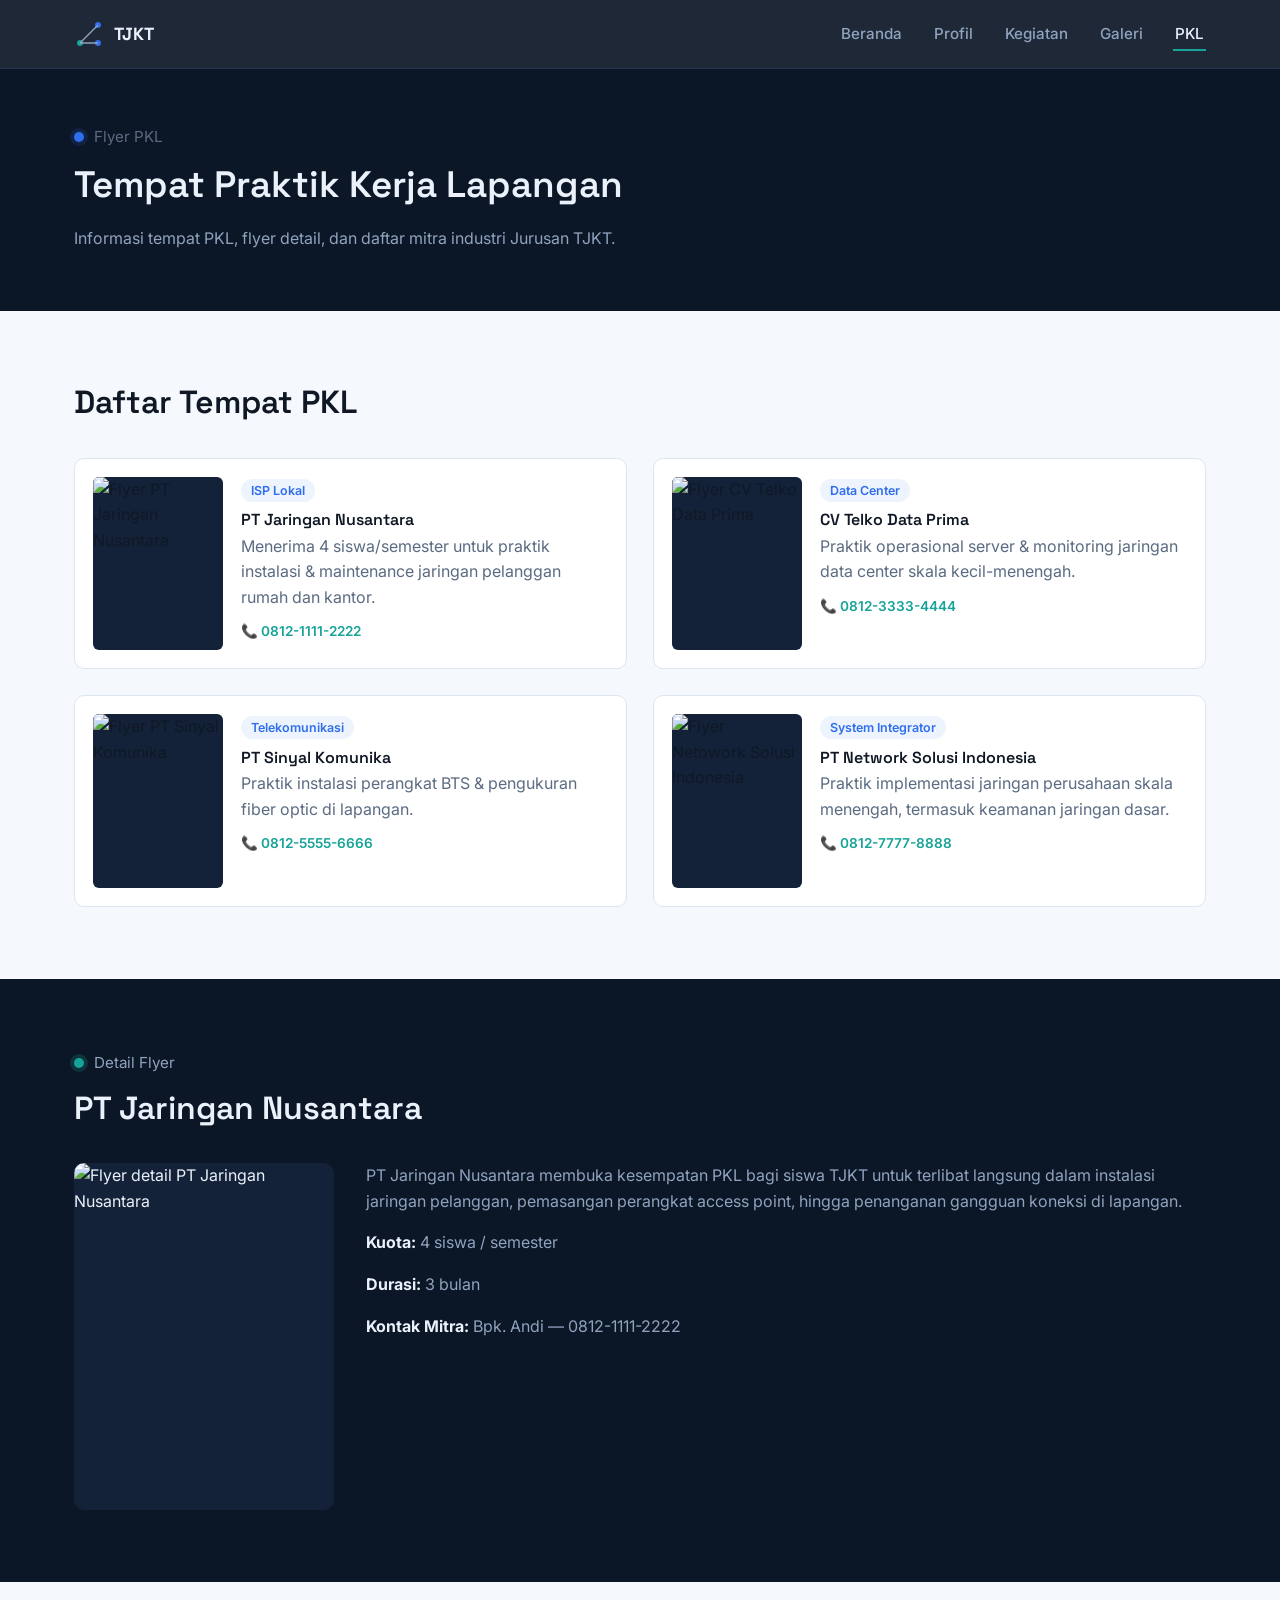
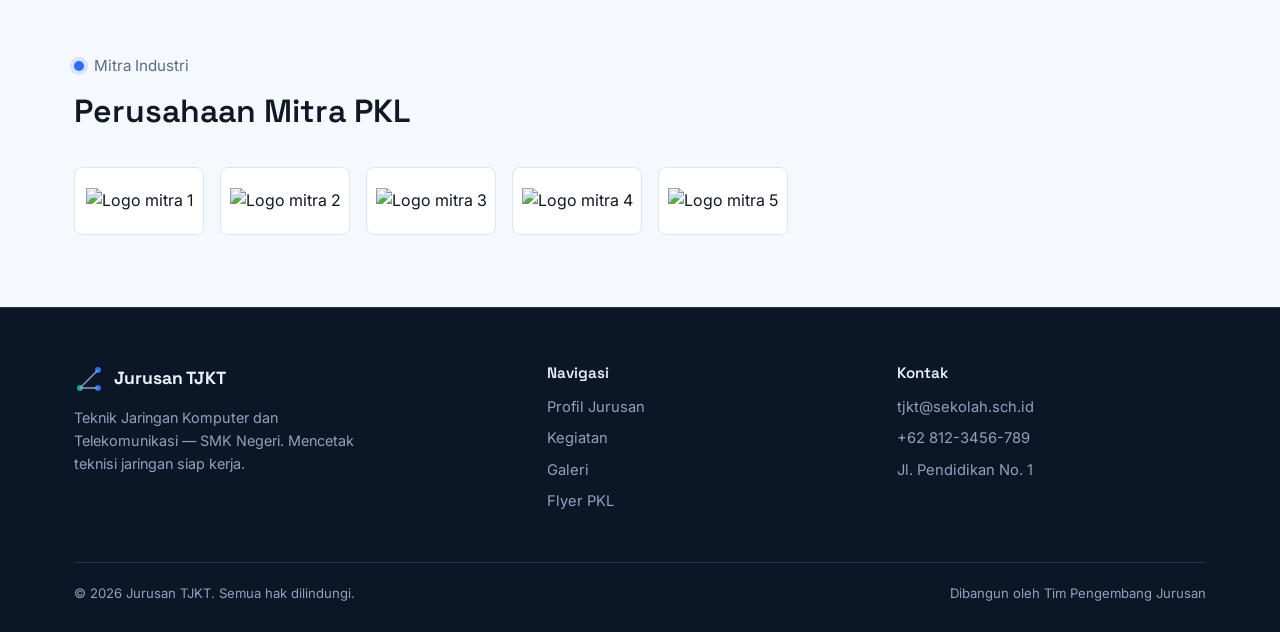
==== pages/flyer-pkl.html @ 491f2240 "first commit" ====
<!DOCTYPE html>
<html lang="id">
<head>
<meta charset="UTF-8">
<meta name="viewport" content="width=device-width, initial-scale=1.0">
<title>Flyer PKL — TJKT</title>
<meta name="description" content="Daftar tempat PKL, detail flyer, dan mitra industri Jurusan TJKT.">
<link rel="stylesheet" href="../assets/css/style.css">
</head>
<body>

<nav class="navbar">
    <div class="container">
        <a href="../index.html" class="brand">
            <svg class="brand-mark" viewBox="0 0 30 30" fill="none" xmlns="http://www.w3.org/2000/svg">
                <circle cx="6" cy="24" r="3" fill="#17A398"/>
                <circle cx="24" cy="6" r="3" fill="#2F6FED"/>
                <circle cx="24" cy="24" r="3" fill="#2F6FED"/>
                <path d="M6 24L24 6M6 24L24 24" stroke="#8FA3BF" stroke-width="1.4"/>
            </svg>
            TJKT
        </a>
        <ul class="nav-links">
            <li><a href="../index.html">Beranda</a></li>
            <li><a href="profil.html">Profil</a></li>
            <li><a href="kegiatan.html">Kegiatan</a></li>
            <li><a href="galeri.html">Galeri</a></li>
            <li><a href="flyer-pkl.html">PKL</a></li>
        </ul>
        <button class="nav-toggle" aria-label="Buka menu">
            <span></span><span></span><span></span>
        </button>
    </div>
</nav>

<header class="page-header">
    <div class="container">
        <div class="node-mark"><span>Flyer PKL</span></div>
        <h1>Tempat Praktik Kerja Lapangan</h1>
        <p>Informasi tempat PKL, flyer detail, dan daftar mitra industri Jurusan TJKT.</p>
    </div>
</header>

<section>
    <div class="container">
        <div class="section-head">
            <h2>Daftar Tempat PKL</h2>
        </div>
        <div class="flyer-grid">
            <div class="flyer-card">
                <div class="thumb"><img src="https://placehold.co/260x340/132238/EAF1FB?text=Flyer+1" alt="Flyer PT Jaringan Nusantara"></div>
                <div>
                    <span class="card-tag">ISP Lokal</span>
                    <h3 style="margin-top:8px;">PT Jaringan Nusantara</h3>
                    <p class="desc" style="color:var(--text-muted); margin-bottom:8px;">Menerima 4 siswa/semester untuk praktik instalasi &amp; maintenance jaringan pelanggan rumah dan kantor.</p>
                    <span class="contact">📞 0812-1111-2222</span>
                </div>
            </div>
            <div class="flyer-card">
                <div class="thumb"><img src="https://placehold.co/260x340/132238/EAF1FB?text=Flyer+2" alt="Flyer CV Telko Data Prima"></div>
                <div>
                    <span class="card-tag">Data Center</span>
                    <h3 style="margin-top:8px;">CV Telko Data Prima</h3>
                    <p class="desc" style="color:var(--text-muted); margin-bottom:8px;">Praktik operasional server &amp; monitoring jaringan data center skala kecil-menengah.</p>
                    <span class="contact">📞 0812-3333-4444</span>
                </div>
            </div>
            <div class="flyer-card">
                <div class="thumb"><img src="https://placehold.co/260x340/132238/EAF1FB?text=Flyer+3" alt="Flyer PT Sinyal Komunika"></div>
                <div>
                    <span class="card-tag">Telekomunikasi</span>
                    <h3 style="margin-top:8px;">PT Sinyal Komunika</h3>
                    <p class="desc" style="color:var(--text-muted); margin-bottom:8px;">Praktik instalasi perangkat BTS &amp; pengukuran fiber optic di lapangan.</p>
                    <span class="contact">📞 0812-5555-6666</span>
                </div>
            </div>
            <div class="flyer-card">
                <div class="thumb"><img src="https://placehold.co/260x340/132238/EAF1FB?text=Flyer+4" alt="Flyer Netowork Solusi Indonesia"></div>
                <div>
                    <span class="card-tag">System Integrator</span>
                    <h3 style="margin-top:8px;">PT Network Solusi Indonesia</h3>
                    <p class="desc" style="color:var(--text-muted); margin-bottom:8px;">Praktik implementasi jaringan perusahaan skala menengah, termasuk keamanan jaringan dasar.</p>
                    <span class="contact">📞 0812-7777-8888</span>
                </div>
            </div>
        </div>
    </div>
</section>

<section class="section-dark">
    <div class="container">
        <div class="node-mark"><span>Detail Flyer</span></div>
        <div class="section-head">
            <h2>PT Jaringan Nusantara</h2>
        </div>
        <div style="display:grid; grid-template-columns:260px 1fr; gap:32px; align-items:start;">
            <div class="card-img" style="border-radius:var(--radius); aspect-ratio:3/4;">
                <img src="https://placehold.co/520x680/132238/EAF1FB?text=Flyer+PKL" alt="Flyer detail PT Jaringan Nusantara">
            </div>
            <div style="color:var(--text-light-muted);">
                <p>PT Jaringan Nusantara membuka kesempatan PKL bagi siswa TJKT untuk terlibat langsung dalam instalasi jaringan pelanggan, pemasangan perangkat access point, hingga penanganan gangguan koneksi di lapangan.</p>
                <p><strong style="color:var(--text-light);">Kuota:</strong> 4 siswa / semester</p>
                <p><strong style="color:var(--text-light);">Durasi:</strong> 3 bulan</p>
                <p><strong style="color:var(--text-light);">Kontak Mitra:</strong> Bpk. Andi — 0812-1111-2222</p>
            </div>
        </div>
    </div>
</section>

<section>
    <div class="container">
        <div class="node-mark"><span>Mitra Industri</span></div>
        <div class="section-head">
            <h2>Perusahaan Mitra PKL</h2>
        </div>
        <div class="mitra-strip">
            <div class="mitra-logo"><img src="https://placehold.co/120x50/F5F8FC/5B6B82?text=Mitra+1" alt="Logo mitra 1"></div>
            <div class="mitra-logo"><img src="https://placehold.co/120x50/F5F8FC/5B6B82?text=Mitra+2" alt="Logo mitra 2"></div>
            <div class="mitra-logo"><img src="https://placehold.co/120x50/F5F8FC/5B6B82?text=Mitra+3" alt="Logo mitra 3"></div>
            <div class="mitra-logo"><img src="https://placehold.co/120x50/F5F8FC/5B6B82?text=Mitra+4" alt="Logo mitra 4"></div>
            <div class="mitra-logo"><img src="https://placehold.co/120x50/F5F8FC/5B6B82?text=Mitra+5" alt="Logo mitra 5"></div>
        </div>
    </div>
</section>

<footer>
    <div class="container">
        <div class="footer-grid">
            <div>
                <div class="brand" style="margin-bottom:12px;">
                    <svg class="brand-mark" viewBox="0 0 30 30" fill="none" xmlns="http://www.w3.org/2000/svg">
                        <circle cx="6" cy="24" r="3" fill="#17A398"/>
                        <circle cx="24" cy="6" r="3" fill="#2F6FED"/>
                        <circle cx="24" cy="24" r="3" fill="#2F6FED"/>
                        <path d="M6 24L24 6M6 24L24 24" stroke="#8FA3BF" stroke-width="1.4"/>
                    </svg>
                    Jurusan TJKT
                </div>
                <p style="max-width:34ch; font-size:.9rem;">Teknik Jaringan Komputer dan Telekomunikasi — SMK Negeri. Mencetak teknisi jaringan siap kerja.</p>
            </div>
            <div>
                <h4>Navigasi</h4>
                <ul>
                    <li><a href="profil.html">Profil Jurusan</a></li>
                    <li><a href="kegiatan.html">Kegiatan</a></li>
                    <li><a href="galeri.html">Galeri</a></li>
                    <li><a href="flyer-pkl.html">Flyer PKL</a></li>
                </ul>
            </div>
            <div>
                <h4>Kontak</h4>
                <ul>
                    <li>tjkt@sekolah.sch.id</li>
                    <li>+62 812-3456-789</li>
                    <li>Jl. Pendidikan No. 1</li>
                </ul>
            </div>
        </div>
        <div class="footer-bottom">
            <span>© 2026 Jurusan TJKT. Semua hak dilindungi.</span>
            <span>Dibangun oleh Tim Pengembang Jurusan</span>
        </div>
    </div>
</footer>

<script src="../assets/js/main.js"></script>
</body>
</html>
---- assets/css/style.css ----
/* =====================================================================
   TJKT — style.css
   Tema: "Jalur Sinyal" — divisualisasikan sebagai titik (node) & garis
   penghubung, merepresentasikan jaringan komputer & telekomunikasi.
   ===================================================================== */

@import url('https://fonts.googleapis.com/css2?family=Space+Grotesk:wght@500;600;700&family=Inter:wght@400;500;600&display=swap');

:root {
    /* warna dasar */
    --bg-light: #F5F8FC;
    --bg-dark: #0B1626;
    --surface: #FFFFFF;
    --surface-dark: #132238;
    --border: #DCE6F0;
    --border-dark: #22344E;

    /* aksen */
    --primary: #2F6FED;
    --primary-dark: #1E4FBF;
    --secondary: #17A398;
    --warm: #F2994A;

    /* teks */
    --text: #101826;
    --text-muted: #5B6B82;
    --text-light: #EAF1FB;
    --text-light-muted: #90A3BE;

    /* tipografi */
    --font-head: 'Space Grotesk', sans-serif;
    --font-body: 'Inter', sans-serif;

    /* tata letak */
    --maxw: 1180px;
    --radius: 10px;
}

* { box-sizing: border-box; }

html { scroll-behavior: smooth; }

body {
    margin: 0;
    font-family: var(--font-body);
    color: var(--text);
    background: var(--bg-light);
    line-height: 1.6;
}

h1, h2, h3, h4 {
    font-family: var(--font-head);
    line-height: 1.2;
    margin: 0 0 .5em;
    font-weight: 600;
}

p { margin: 0 0 1em; }
a { color: inherit; text-decoration: none; }
img { max-width: 100%; display: block; }
ul { margin: 0; padding: 0; list-style: none; }

.container {
    max-width: var(--maxw);
    margin: 0 auto;
    padding: 0 24px;
}

/* -------------------- node divider (heading marker) -------------------- */
/* Setiap section besar dibuka dengan simpul + garis pendek, meniru simbol
   topologi jaringan — dipakai sebagai penanda struktur, bukan hiasan. */
.node-mark {
    display: flex;
    align-items: center;
    gap: 10px;
    margin-bottom: 14px;
}
.node-mark::before {
    content: '';
    width: 10px; height: 10px;
    border-radius: 50%;
    background: var(--primary);
    box-shadow: 0 0 0 4px rgba(47,111,237,.15);
    flex-shrink: 0;
}
.node-mark span {
    color: var(--text-muted);
    font-size: .95rem;
}
.section-dark .node-mark span { color: var(--text-light-muted); }
.section-dark .node-mark::before { background: var(--secondary); box-shadow: 0 0 0 4px rgba(23,163,152,.2); }

/* -------------------- navbar -------------------- */
.navbar {
    position: sticky;
    top: 0;
    z-index: 100;
    background: rgba(11, 22, 38, .92);
    backdrop-filter: blur(8px);
    border-bottom: 1px solid var(--border-dark);
}
.navbar .container {
    display: flex;
    align-items: center;
    justify-content: space-between;
    height: 68px;
}
.brand {
    display: flex;
    align-items: center;
    gap: 10px;
    font-family: var(--font-head);
    font-weight: 700;
    color: var(--text-light);
    font-size: 1.1rem;
}
.brand-mark {
    width: 30px; height: 30px;
    flex-shrink: 0;
}
.nav-links {
    display: flex;
    gap: 28px;
}
.nav-links a {
    color: var(--text-light-muted);
    font-size: .95rem;
    font-weight: 500;
    padding: 6px 2px;
    border-bottom: 2px solid transparent;
    transition: color .15s ease, border-color .15s ease;
}
.nav-links a:hover,
.nav-links a.active {
    color: var(--text-light);
    border-color: var(--secondary);
}
.nav-toggle {
    display: none;
    background: none;
    border: none;
    cursor: pointer;
    padding: 8px;
}
.nav-toggle span {
    display: block;
    width: 22px;
    height: 2px;
    background: var(--text-light);
    margin: 5px 0;
    transition: transform .2s ease, opacity .2s ease;
}
.nav-toggle.open span:nth-child(1) { transform: translateY(7px) rotate(45deg); }
.nav-toggle.open span:nth-child(2) { opacity: 0; }
.nav-toggle.open span:nth-child(3) { transform: translateY(-7px) rotate(-45deg); }

@media (max-width: 860px) {
    .nav-links {
        position: absolute;
        top: 68px; left: 0; right: 0;
        background: var(--bg-dark);
        flex-direction: column;
        gap: 0;
        max-height: 0;
        overflow: hidden;
        transition: max-height .25s ease;
        border-bottom: 1px solid var(--border-dark);
    }
    .nav-links.open { max-height: 320px; }
    .nav-links a { padding: 14px 24px; width: 100%; border-bottom: 1px solid var(--border-dark); border-left: 2px solid transparent; }
    .nav-links a.active, .nav-links a:hover { border-left-color: var(--secondary); border-bottom-color: var(--border-dark); }
    .nav-toggle { display: block; }
}

/* -------------------- buttons -------------------- */
.btn {
    display: inline-flex;
    align-items: center;
    gap: 8px;
    padding: 12px 22px;
    border-radius: 8px;
    font-weight: 600;
    font-size: .95rem;
    cursor: pointer;
    border: 1px solid transparent;
}
.btn-primary { background: var(--primary); color: #fff; }
.btn-primary:hover { background: var(--primary-dark); }
.btn-outline { border-color: var(--text-light-muted); color: var(--text-light); }
.btn-outline:hover { border-color: var(--text-light); }
.btn-ghost { color: var(--primary); }
.btn-ghost:hover { color: var(--primary-dark); }

/* -------------------- hero -------------------- */
.hero {
    background: var(--bg-dark);
    color: var(--text-light);
    padding: 80px 0 96px;
    overflow: hidden;
    position: relative;
}
.hero .container {
    display: grid;
    grid-template-columns: 1.1fr .9fr;
    gap: 48px;
    align-items: center;
}
.hero-eyebrow { color: var(--secondary); font-weight: 600; font-size: .95rem; margin-bottom: 14px; }
.hero h1 {
    font-size: clamp(2rem, 4vw, 2.9rem);
    max-width: 16ch;
}
.hero p.lead {
    color: var(--text-light-muted);
    max-width: 46ch;
    font-size: 1.05rem;
}
.hero-actions { display: flex; gap: 14px; margin-top: 28px; flex-wrap: wrap; }
.hero-art { width: 100%; height: auto; }

@media (max-width: 860px) {
    .hero .container { grid-template-columns: 1fr; }
    .hero-art { max-width: 340px; margin: 0 auto; }
}

/* -------------------- page header (halaman dalam) -------------------- */
.page-header {
    background: var(--bg-dark);
    color: var(--text-light);
    padding: 56px 0 44px;
}
.page-header h1 { font-size: clamp(1.7rem, 3vw, 2.3rem); max-width: 24ch; }
.page-header p { color: var(--text-light-muted); max-width: 56ch; }

/* -------------------- sections -------------------- */
section { padding: 72px 0; }
.section-dark { background: var(--bg-dark); color: var(--text-light); }
.section-head { display: flex; align-items: flex-end; justify-content: space-between; gap: 24px; margin-bottom: 36px; flex-wrap: wrap; }
.section-head h2 { font-size: clamp(1.5rem, 2.6vw, 2rem); margin: 0; }
.section-head p { color: var(--text-muted); margin: 6px 0 0; max-width: 52ch; }
.section-dark .section-head p { color: var(--text-light-muted); }

/* -------------------- cards -------------------- */
.grid {
    display: grid;
    gap: 26px;
    grid-template-columns: repeat(3, 1fr);
}
@media (max-width: 960px) { .grid { grid-template-columns: repeat(2, 1fr); } }
@media (max-width: 640px) { .grid { grid-template-columns: 1fr; } }

.card {
    background: var(--surface);
    border: 1px solid var(--border);
    border-radius: var(--radius);
    overflow: hidden;
    display: flex;
    flex-direction: column;
}
.card-img { aspect-ratio: 4/3; background: var(--surface-dark); overflow: hidden; }
.card-img img { width: 100%; height: 100%; object-fit: cover; }
.card-body { padding: 20px; display: flex; flex-direction: column; gap: 8px; flex: 1; }
.card-tag {
    align-self: flex-start;
    font-size: .78rem;
    font-weight: 600;
    color: var(--primary);
    background: rgba(47,111,237,.08);
    padding: 4px 10px;
    border-radius: 20px;
}
.card-body h3 { font-size: 1.08rem; margin: 0; }
.card-body .meta { color: var(--text-muted); font-size: .85rem; }
.card-body p.desc { color: var(--text-muted); font-size: .92rem; margin: 0; }
.card-link { margin-top: auto; color: var(--primary); font-weight: 600; font-size: .9rem; }

/* aksen kiri untuk kartu "keunggulan" (bukan foto) */
.card-accent {
    border-left: 3px solid var(--secondary);
    border-radius: 4px;
    padding: 22px 22px 22px 20px;
}
.card-accent h3 { margin-bottom: 8px; }
.card-accent p { color: var(--text-muted); font-size: .93rem; margin: 0; }

/* -------------------- footer -------------------- */
footer {
    background: var(--bg-dark);
    color: var(--text-light-muted);
    padding: 56px 0 28px;
    border-top: 1px solid var(--border-dark);
}
.footer-grid {
    display: grid;
    grid-template-columns: 1.4fr 1fr 1fr;
    gap: 40px;
}
@media (max-width: 700px) { .footer-grid { grid-template-columns: 1fr; } }
.footer-grid h4 { color: var(--text-light); font-size: .95rem; margin-bottom: 14px; }
.footer-grid ul li { margin-bottom: 8px; font-size: .92rem; }
.footer-grid ul li a:hover { color: var(--text-light); }
.footer-bottom {
    margin-top: 40px;
    padding-top: 20px;
    border-top: 1px solid var(--border-dark);
    font-size: .82rem;
    display: flex;
    justify-content: space-between;
    flex-wrap: wrap;
    gap: 8px;
}

/* -------------------- profil page -------------------- */
.vismis-grid {
    display: grid;
    grid-template-columns: 1fr 1fr;
    gap: 26px;
}
@media (max-width: 700px) { .vismis-grid { grid-template-columns: 1fr; } }
.vismis-card {
    background: var(--surface);
    border: 1px solid var(--border);
    border-radius: var(--radius);
    padding: 28px;
}
.vismis-card h3 { color: var(--primary); }

/* -------------------- kegiatan detail -------------------- */
.detail-hero-img { border-radius: var(--radius); overflow: hidden; margin-bottom: 28px; aspect-ratio: 16/7; }
.detail-hero-img img { width: 100%; height: 100%; object-fit: cover; }
.detail-body { max-width: 74ch; }
.detail-body p { color: var(--text-muted); }
.detail-meta { display: flex; gap: 18px; color: var(--text-muted); font-size: .9rem; margin-bottom: 18px; flex-wrap: wrap; }

/* -------------------- galeri tabs -------------------- */
.tabs { display: flex; gap: 10px; margin-bottom: 30px; flex-wrap: wrap; }
.tab-btn {
    padding: 10px 18px;
    border-radius: 20px;
    border: 1px solid var(--border);
    background: var(--surface);
    color: var(--text-muted);
    font-weight: 600;
    font-size: .9rem;
    cursor: pointer;
}
.tab-btn.active { background: var(--primary); border-color: var(--primary); color: #fff; }
.gallery-grid { display: grid; grid-template-columns: repeat(3, 1fr); gap: 18px; }
@media (max-width: 860px) { .gallery-grid { grid-template-columns: repeat(2, 1fr); } }
@media (max-width: 560px) { .gallery-grid { grid-template-columns: 1fr; } }
.gallery-item { border-radius: var(--radius); overflow: hidden; aspect-ratio: 4/3; background: var(--surface-dark); position: relative; cursor: pointer; }
.gallery-item img { width: 100%; height: 100%; object-fit: cover; }
.gallery-item .caption {
    position: absolute; left: 0; right: 0; bottom: 0;
    padding: 10px 12px;
    font-size: .82rem;
    color: #fff;
    background: linear-gradient(to top, rgba(0,0,0,.7), transparent);
}
.gallery-item.is-hidden { display: none; }
.video-embed { position: relative; aspect-ratio: 16/9; border-radius: var(--radius); overflow: hidden; }
.video-embed iframe { width: 100%; height: 100%; border: 0; }

/* lightbox modal (dipakai galeri.html) */
.lightbox {
    position: fixed; inset: 0;
    background: rgba(11,22,38,.92);
    display: none;
    align-items: center;
    justify-content: center;
    z-index: 200;
    padding: 24px;
}
.lightbox.open { display: flex; }
.lightbox img { max-width: 90vw; max-height: 82vh; border-radius: 8px; }
.lightbox-close {
    position: absolute; top: 24px; right: 28px;
    color: #fff; font-size: 2rem; cursor: pointer; line-height: 1;
    background: none; border: none;
}

/* -------------------- flyer PKL -------------------- */
.flyer-grid { display: grid; grid-template-columns: repeat(2, 1fr); gap: 26px; }
@media (max-width: 700px) { .flyer-grid { grid-template-columns: 1fr; } }
.flyer-card { display: grid; grid-template-columns: 130px 1fr; gap: 18px; background: var(--surface); border: 1px solid var(--border); border-radius: var(--radius); padding: 18px; }
.flyer-card .thumb { border-radius: 6px; overflow: hidden; aspect-ratio: 3/4; background: var(--surface-dark); }
.flyer-card .thumb img { width: 100%; height: 100%; object-fit: cover; }
.flyer-card h3 { font-size: 1rem; margin-bottom: 4px; }
.flyer-card .contact { font-size: .85rem; color: var(--secondary); font-weight: 600; }

.mitra-strip { display: flex; flex-wrap: wrap; gap: 16px; align-items: center; }
.mitra-logo {
    width: 130px; height: 68px;
    background: var(--surface);
    border: 1px solid var(--border);
    border-radius: 8px;
    display: flex; align-items: center; justify-content: center;
}

/* utilitas */
.text-center { text-align: center; }
.mt-0 { margin-top: 0; }
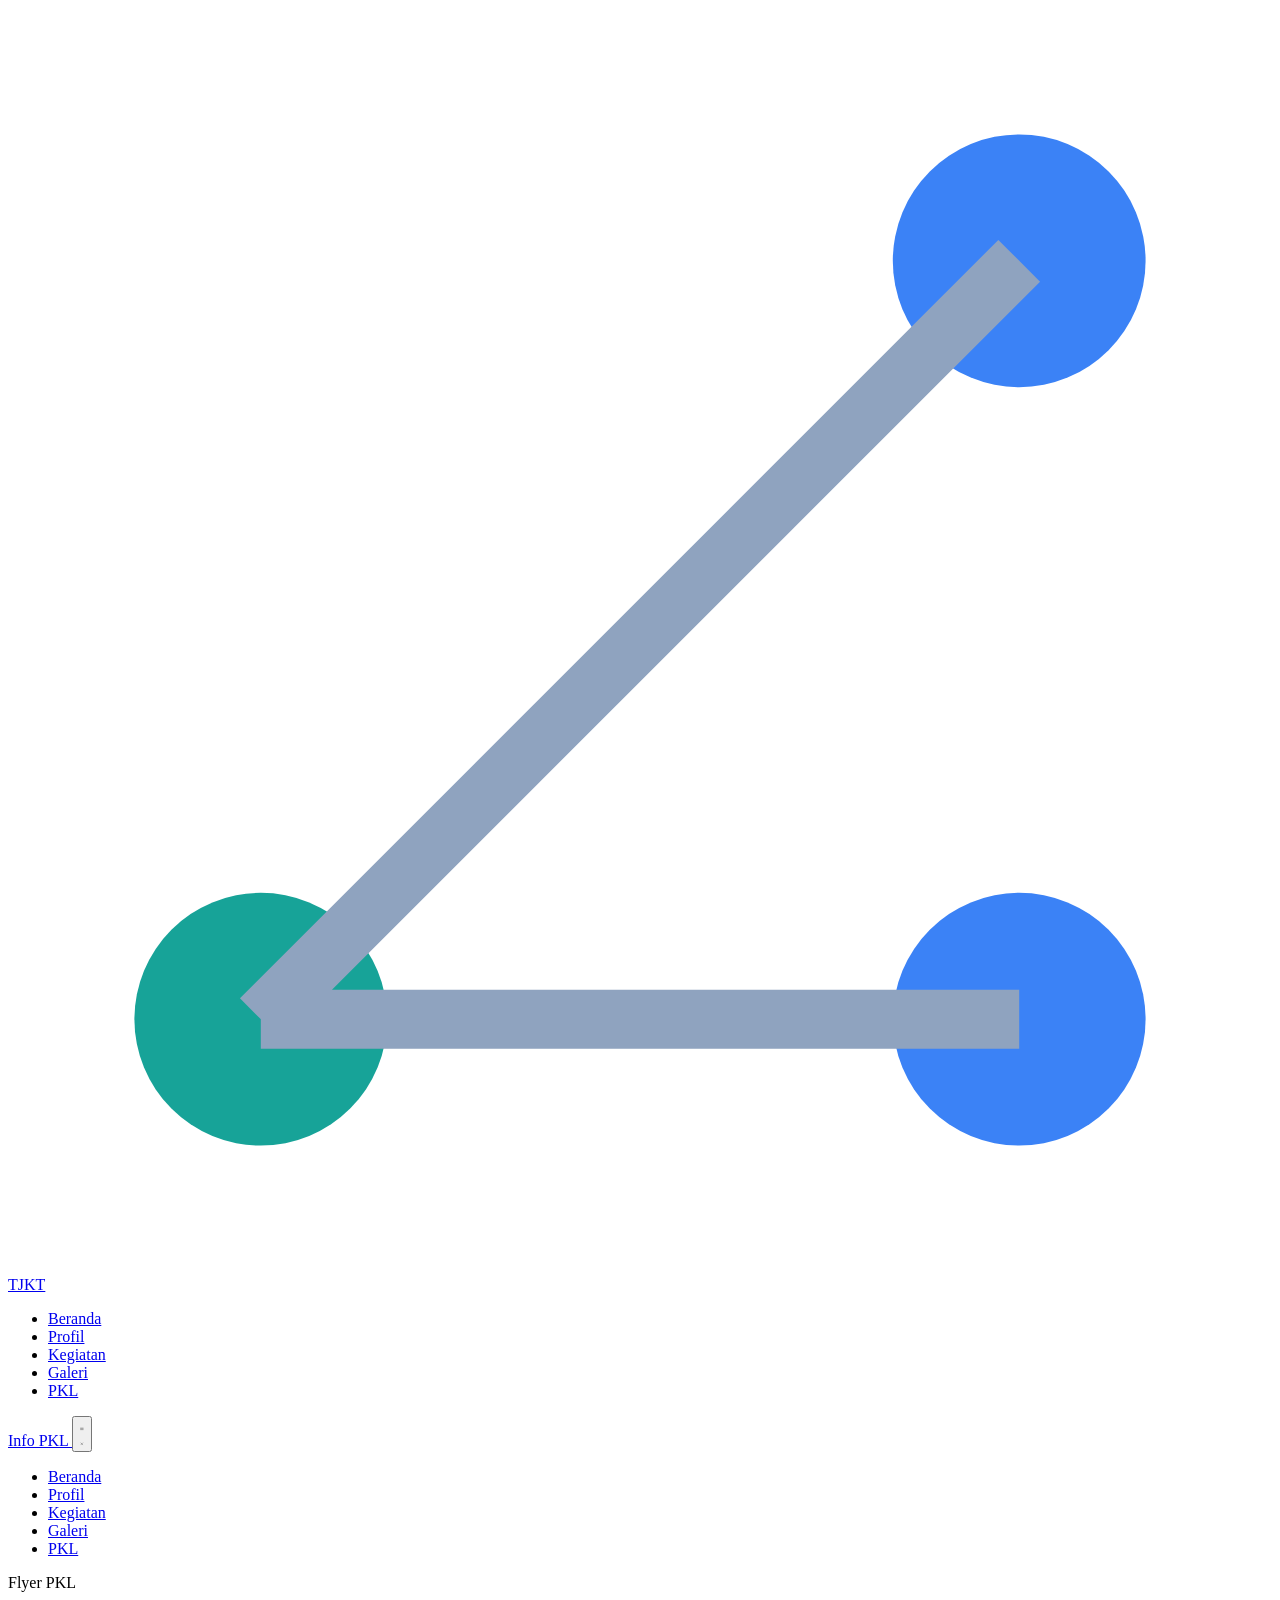
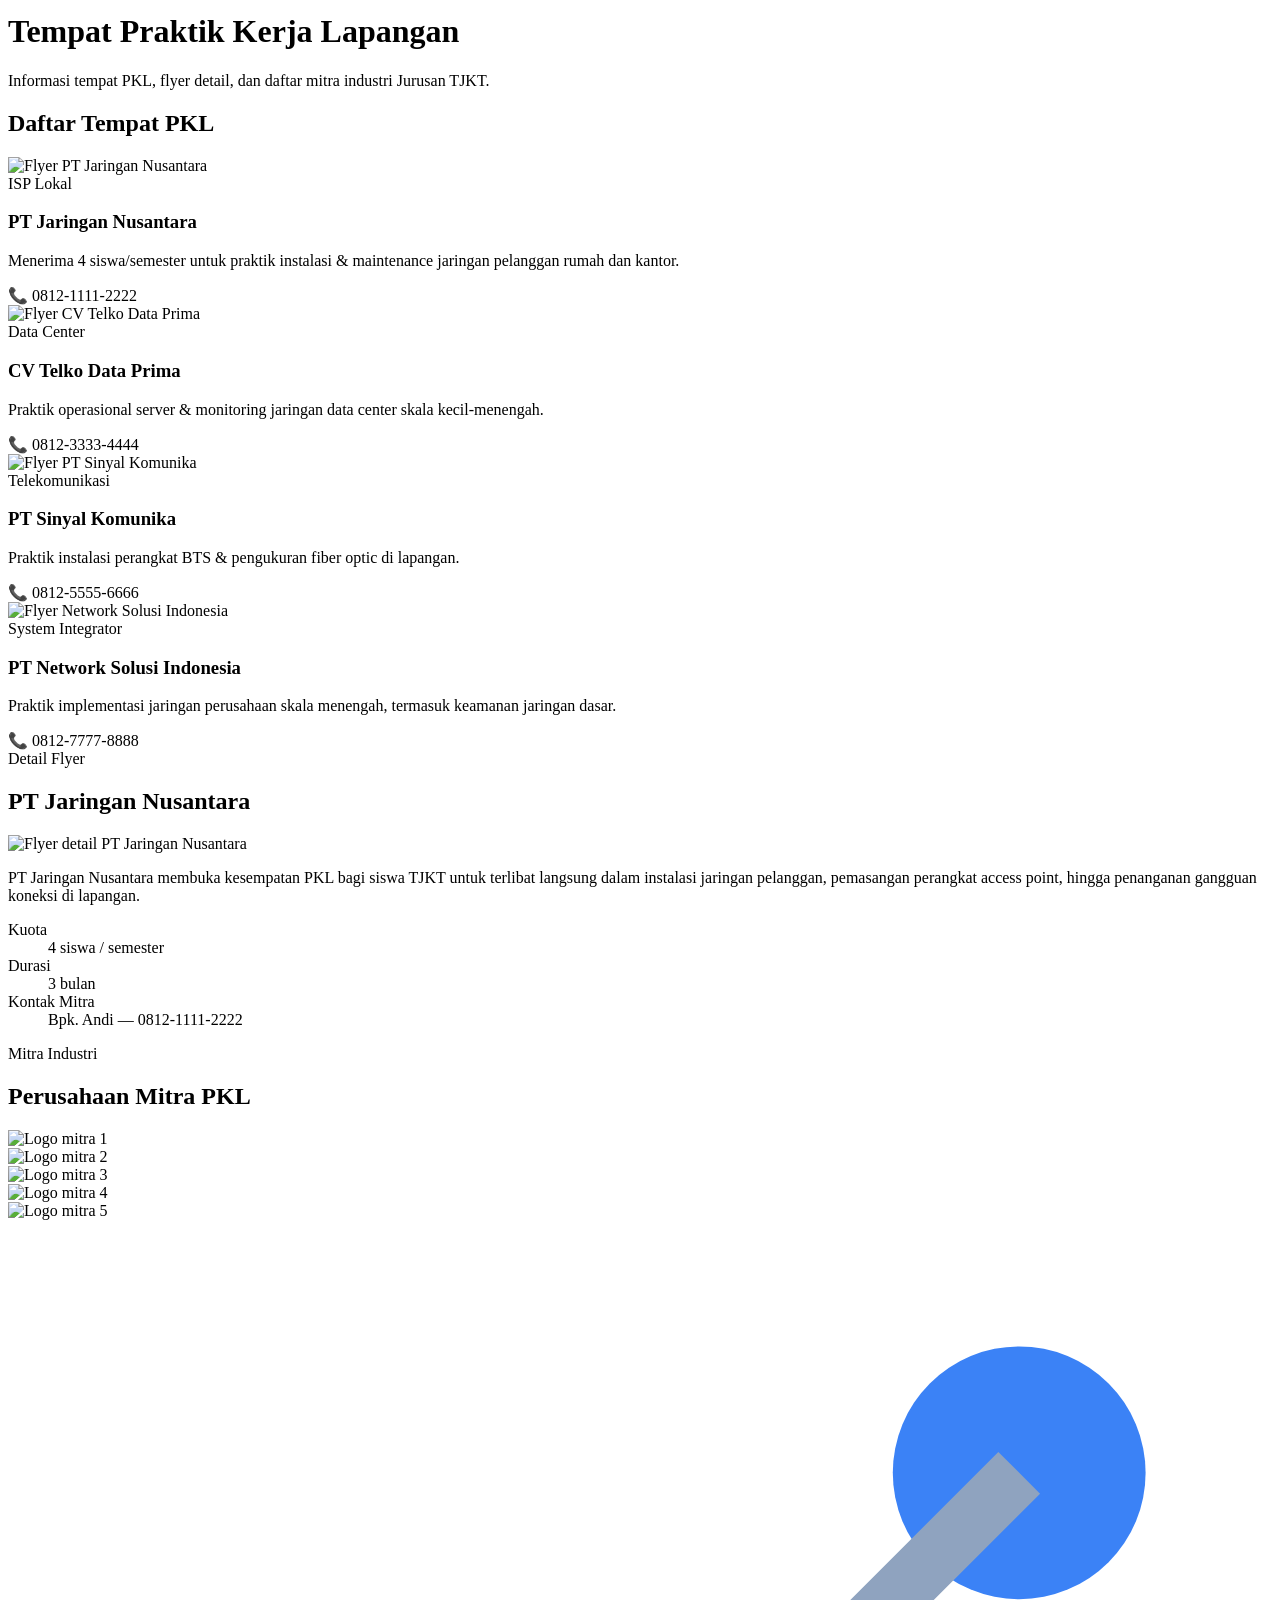
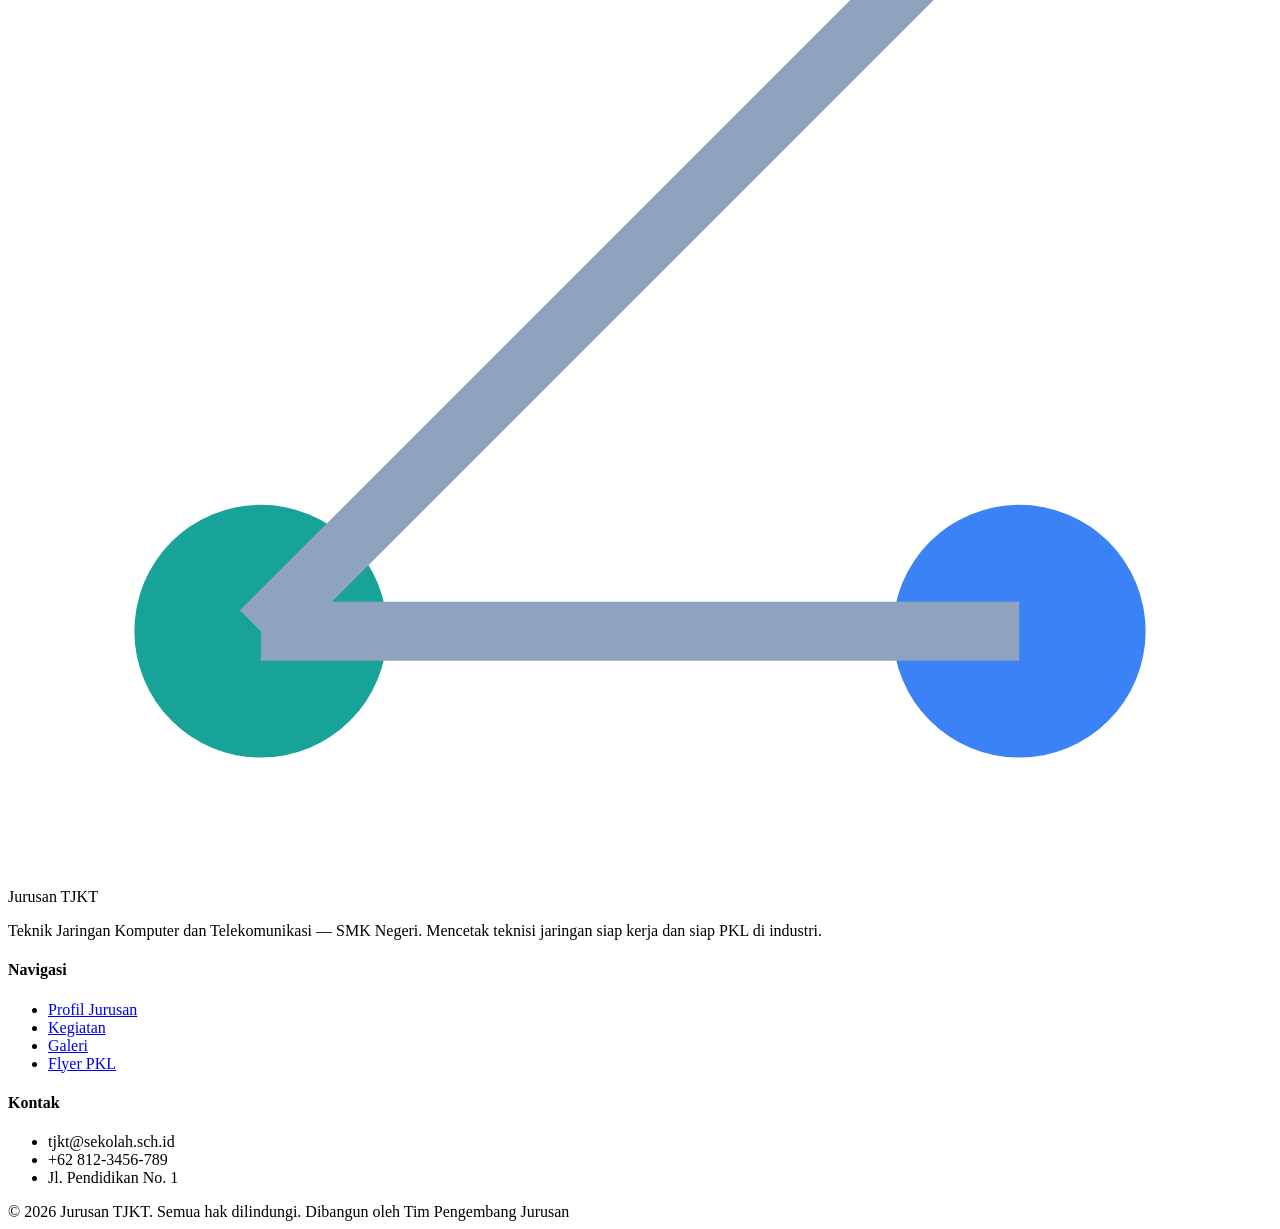
==== commit ee7771aa: "mengupdate proyek" ====
--- a/pages/flyer-pkl.html
+++ b/pages/flyer-pkl.html
@@ -1,162 +1,226 @@
 <!DOCTYPE html>
-<html lang="id">
+<html lang="id" class="scroll-smooth">
 <head>
 <meta charset="UTF-8">
 <meta name="viewport" content="width=device-width, initial-scale=1.0">
 <title>Flyer PKL — TJKT</title>
 <meta name="description" content="Daftar tempat PKL, detail flyer, dan mitra industri Jurusan TJKT.">
-<link rel="stylesheet" href="../assets/css/style.css">
+
+<link rel="preconnect" href="https://fonts.googleapis.com">
+<link rel="preconnect" href="https://fonts.gstatic.com" crossorigin>
+<link href="https://fonts.googleapis.com/css2?family=Inter:wght@400;500;600;700;800&family=Space+Grotesk:wght@500;600;700&display=swap" rel="stylesheet">
+
+<script src="https://unpkg.com/@tailwindcss/browser@4"></script>
+<style type="text/tailwindcss">
+@theme {
+  --font-sans: "Inter", ui-sans-serif, system-ui, sans-serif;
+  --font-display: "Space Grotesk", ui-sans-serif, system-ui, sans-serif;
+  --color-brand-primary: #3B82F6;
+  --color-brand-secondary: #17A398;
+  --color-brand-accent: #F2994A;
+}
+</style>
+<link rel="stylesheet" href="../assets/css/custom.css">
 </head>
-<body>
-
-<nav class="navbar">
-    <div class="container">
-        <a href="../index.html" class="brand">
-            <svg class="brand-mark" viewBox="0 0 30 30" fill="none" xmlns="http://www.w3.org/2000/svg">
+<body class="bg-slate-950 font-sans text-slate-300 antialiased selection:bg-brand-primary selection:text-white">
+
+<nav class="fixed inset-x-0 top-0 z-50 border-b border-white/10 bg-slate-950/70 backdrop-blur-xl">
+    <div class="mx-auto flex h-20 max-w-7xl items-center justify-between px-6 lg:px-8">
+        <a href="../index.html" class="flex items-center gap-2 font-display text-lg font-bold tracking-tight text-white">
+            <svg class="h-8 w-8" viewBox="0 0 30 30" fill="none" xmlns="http://www.w3.org/2000/svg">
                 <circle cx="6" cy="24" r="3" fill="#17A398"/>
-                <circle cx="24" cy="6" r="3" fill="#2F6FED"/>
-                <circle cx="24" cy="24" r="3" fill="#2F6FED"/>
+                <circle cx="24" cy="6" r="3" fill="#3B82F6"/>
+                <circle cx="24" cy="24" r="3" fill="#3B82F6"/>
                 <path d="M6 24L24 6M6 24L24 24" stroke="#8FA3BF" stroke-width="1.4"/>
             </svg>
             TJKT
         </a>
-        <ul class="nav-links">
-            <li><a href="../index.html">Beranda</a></li>
-            <li><a href="profil.html">Profil</a></li>
-            <li><a href="kegiatan.html">Kegiatan</a></li>
-            <li><a href="galeri.html">Galeri</a></li>
-            <li><a href="flyer-pkl.html">PKL</a></li>
+        <ul class="hidden items-center gap-8 text-sm font-medium text-slate-300 md:flex">
+            <li><a data-nav="index.html" href="../index.html" class="py-2 transition hover:text-white">Beranda</a></li>
+            <li><a data-nav="profil.html" href="profil.html" class="py-2 transition hover:text-white">Profil</a></li>
+            <li><a data-nav="kegiatan.html" href="kegiatan.html" class="py-2 transition hover:text-white">Kegiatan</a></li>
+            <li><a data-nav="galeri.html" href="galeri.html" class="py-2 transition hover:text-white">Galeri</a></li>
+            <li><a data-nav="flyer-pkl.html" href="flyer-pkl.html" class="py-2 text-white transition hover:text-white">PKL</a></li>
         </ul>
-        <button class="nav-toggle" aria-label="Buka menu">
-            <span></span><span></span><span></span>
+        <a href="flyer-pkl.html" class="hidden rounded-full bg-brand-primary px-5 py-2.5 text-sm font-semibold text-white shadow-lg shadow-blue-500/20 transition hover:bg-blue-500 md:inline-flex">
+            Info PKL
+        </a>
+        <button id="nav-toggle" aria-label="Buka menu" aria-expanded="false" class="rounded-lg p-2 text-slate-200 hover:bg-white/10 md:hidden">
+            <svg id="icon-menu" class="h-6 w-6" fill="none" viewBox="0 0 24 24" stroke="currentColor" stroke-width="1.8"><path stroke-linecap="round" stroke-linejoin="round" d="M3.75 6.75h16.5M3.75 12h16.5M3.75 17.25h16.5" /></svg>
+            <svg id="icon-close" class="hidden h-6 w-6" fill="none" viewBox="0 0 24 24" stroke="currentColor" stroke-width="1.8"><path stroke-linecap="round" stroke-linejoin="round" d="M6 18 18 6M6 6l12 12" /></svg>
         </button>
     </div>
+    <div id="mobile-menu" class="hidden border-t border-white/10 bg-slate-950/95 backdrop-blur-xl md:hidden">
+        <ul class="flex flex-col gap-1 px-6 py-4 text-sm font-medium text-slate-300">
+            <li><a data-nav="index.html" href="../index.html" class="block rounded-lg px-3 py-3 hover:bg-white/5 hover:text-white">Beranda</a></li>
+            <li><a data-nav="profil.html" href="profil.html" class="block rounded-lg px-3 py-3 hover:bg-white/5 hover:text-white">Profil</a></li>
+            <li><a data-nav="kegiatan.html" href="kegiatan.html" class="block rounded-lg px-3 py-3 hover:bg-white/5 hover:text-white">Kegiatan</a></li>
+            <li><a data-nav="galeri.html" href="galeri.html" class="block rounded-lg px-3 py-3 hover:bg-white/5 hover:text-white">Galeri</a></li>
+            <li><a data-nav="flyer-pkl.html" href="flyer-pkl.html" class="block rounded-lg px-3 py-3 hover:bg-white/5 hover:text-white">PKL</a></li>
+        </ul>
+    </div>
 </nav>
 
-<header class="page-header">
-    <div class="container">
-        <div class="node-mark"><span>Flyer PKL</span></div>
-        <h1>Tempat Praktik Kerja Lapangan</h1>
-        <p>Informasi tempat PKL, flyer detail, dan daftar mitra industri Jurusan TJKT.</p>
+<header class="relative pb-16 pt-36 sm:pb-20 sm:pt-44">
+    <div class="pointer-events-none absolute inset-x-0 top-0 -z-10 h-96 bg-gradient-to-b from-brand-accent/15 to-transparent"></div>
+    <div class="mx-auto max-w-7xl px-6 lg:px-8">
+        <span class="inline-flex items-center gap-2 rounded-full border border-white/10 bg-white/5 px-4 py-1.5 text-xs font-semibold uppercase tracking-wider text-brand-accent">
+            <span class="h-1.5 w-1.5 rounded-full bg-brand-accent"></span>
+            Flyer PKL
+        </span>
+        <h1 class="mt-5 max-w-2xl font-display text-3xl font-bold tracking-tight text-white sm:text-4xl lg:text-5xl">Tempat Praktik Kerja Lapangan</h1>
+        <p class="mt-4 max-w-xl text-slate-400">Informasi tempat PKL, flyer detail, dan daftar mitra industri Jurusan TJKT.</p>
     </div>
 </header>
 
-<section>
-    <div class="container">
-        <div class="section-head">
-            <h2>Daftar Tempat PKL</h2>
-        </div>
-        <div class="flyer-grid">
-            <div class="flyer-card">
-                <div class="thumb"><img src="https://placehold.co/260x340/132238/EAF1FB?text=Flyer+1" alt="Flyer PT Jaringan Nusantara"></div>
-                <div>
-                    <span class="card-tag">ISP Lokal</span>
-                    <h3 style="margin-top:8px;">PT Jaringan Nusantara</h3>
-                    <p class="desc" style="color:var(--text-muted); margin-bottom:8px;">Menerima 4 siswa/semester untuk praktik instalasi &amp; maintenance jaringan pelanggan rumah dan kantor.</p>
-                    <span class="contact">📞 0812-1111-2222</span>
-                </div>
-            </div>
-            <div class="flyer-card">
-                <div class="thumb"><img src="https://placehold.co/260x340/132238/EAF1FB?text=Flyer+2" alt="Flyer CV Telko Data Prima"></div>
-                <div>
-                    <span class="card-tag">Data Center</span>
-                    <h3 style="margin-top:8px;">CV Telko Data Prima</h3>
-                    <p class="desc" style="color:var(--text-muted); margin-bottom:8px;">Praktik operasional server &amp; monitoring jaringan data center skala kecil-menengah.</p>
-                    <span class="contact">📞 0812-3333-4444</span>
-                </div>
-            </div>
-            <div class="flyer-card">
-                <div class="thumb"><img src="https://placehold.co/260x340/132238/EAF1FB?text=Flyer+3" alt="Flyer PT Sinyal Komunika"></div>
-                <div>
-                    <span class="card-tag">Telekomunikasi</span>
-                    <h3 style="margin-top:8px;">PT Sinyal Komunika</h3>
-                    <p class="desc" style="color:var(--text-muted); margin-bottom:8px;">Praktik instalasi perangkat BTS &amp; pengukuran fiber optic di lapangan.</p>
-                    <span class="contact">📞 0812-5555-6666</span>
-                </div>
-            </div>
-            <div class="flyer-card">
-                <div class="thumb"><img src="https://placehold.co/260x340/132238/EAF1FB?text=Flyer+4" alt="Flyer Netowork Solusi Indonesia"></div>
-                <div>
-                    <span class="card-tag">System Integrator</span>
-                    <h3 style="margin-top:8px;">PT Network Solusi Indonesia</h3>
-                    <p class="desc" style="color:var(--text-muted); margin-bottom:8px;">Praktik implementasi jaringan perusahaan skala menengah, termasuk keamanan jaringan dasar.</p>
-                    <span class="contact">📞 0812-7777-8888</span>
+<!-- DAFTAR TEMPAT PKL -->
+<section class="pb-16 sm:pb-20">
+    <div class="mx-auto max-w-7xl px-6 lg:px-8">
+        <h2 class="mb-8 font-display text-2xl font-bold tracking-tight text-white sm:text-3xl">Daftar Tempat PKL</h2>
+
+        <div class="grid grid-cols-1 gap-6 sm:grid-cols-2">
+            <div class="flex flex-col gap-5 rounded-3xl border border-white/10 bg-white/5 p-6 backdrop-blur-xl sm:flex-row">
+                <div class="mx-auto aspect-[3/4] w-32 shrink-0 overflow-hidden rounded-2xl sm:mx-0">
+                    <img src="https://placehold.co/260x340/132238/EAF1FB?text=Flyer+1" alt="Flyer PT Jaringan Nusantara" class="h-full w-full object-cover">
+                </div>
+                <div class="min-w-0">
+                    <span class="rounded-full bg-brand-secondary/15 px-3 py-1 text-xs font-semibold text-brand-secondary">ISP Lokal</span>
+                    <h3 class="mt-2 font-display text-lg font-semibold text-white">PT Jaringan Nusantara</h3>
+                    <p class="mt-2 text-sm leading-relaxed text-slate-400">Menerima 4 siswa/semester untuk praktik instalasi &amp; maintenance jaringan pelanggan rumah dan kantor.</p>
+                    <span class="mt-3 block text-sm text-slate-300">📞 0812-1111-2222</span>
+                </div>
+            </div>
+
+            <div class="flex flex-col gap-5 rounded-3xl border border-white/10 bg-white/5 p-6 backdrop-blur-xl sm:flex-row">
+                <div class="mx-auto aspect-[3/4] w-32 shrink-0 overflow-hidden rounded-2xl sm:mx-0">
+                    <img src="https://placehold.co/260x340/132238/EAF1FB?text=Flyer+2" alt="Flyer CV Telko Data Prima" class="h-full w-full object-cover">
+                </div>
+                <div class="min-w-0">
+                    <span class="rounded-full bg-brand-secondary/15 px-3 py-1 text-xs font-semibold text-brand-secondary">Data Center</span>
+                    <h3 class="mt-2 font-display text-lg font-semibold text-white">CV Telko Data Prima</h3>
+                    <p class="mt-2 text-sm leading-relaxed text-slate-400">Praktik operasional server &amp; monitoring jaringan data center skala kecil-menengah.</p>
+                    <span class="mt-3 block text-sm text-slate-300">📞 0812-3333-4444</span>
+                </div>
+            </div>
+
+            <div class="flex flex-col gap-5 rounded-3xl border border-white/10 bg-white/5 p-6 backdrop-blur-xl sm:flex-row">
+                <div class="mx-auto aspect-[3/4] w-32 shrink-0 overflow-hidden rounded-2xl sm:mx-0">
+                    <img src="https://placehold.co/260x340/132238/EAF1FB?text=Flyer+3" alt="Flyer PT Sinyal Komunika" class="h-full w-full object-cover">
+                </div>
+                <div class="min-w-0">
+                    <span class="rounded-full bg-brand-secondary/15 px-3 py-1 text-xs font-semibold text-brand-secondary">Telekomunikasi</span>
+                    <h3 class="mt-2 font-display text-lg font-semibold text-white">PT Sinyal Komunika</h3>
+                    <p class="mt-2 text-sm leading-relaxed text-slate-400">Praktik instalasi perangkat BTS &amp; pengukuran fiber optic di lapangan.</p>
+                    <span class="mt-3 block text-sm text-slate-300">📞 0812-5555-6666</span>
+                </div>
+            </div>
+
+            <div class="flex flex-col gap-5 rounded-3xl border border-white/10 bg-white/5 p-6 backdrop-blur-xl sm:flex-row">
+                <div class="mx-auto aspect-[3/4] w-32 shrink-0 overflow-hidden rounded-2xl sm:mx-0">
+                    <img src="https://placehold.co/260x340/132238/EAF1FB?text=Flyer+4" alt="Flyer Network Solusi Indonesia" class="h-full w-full object-cover">
+                </div>
+                <div class="min-w-0">
+                    <span class="rounded-full bg-brand-secondary/15 px-3 py-1 text-xs font-semibold text-brand-secondary">System Integrator</span>
+                    <h3 class="mt-2 font-display text-lg font-semibold text-white">PT Network Solusi Indonesia</h3>
+                    <p class="mt-2 text-sm leading-relaxed text-slate-400">Praktik implementasi jaringan perusahaan skala menengah, termasuk keamanan jaringan dasar.</p>
+                    <span class="mt-3 block text-sm text-slate-300">📞 0812-7777-8888</span>
                 </div>
             </div>
         </div>
     </div>
 </section>
 
-<section class="section-dark">
-    <div class="container">
-        <div class="node-mark"><span>Detail Flyer</span></div>
-        <div class="section-head">
-            <h2>PT Jaringan Nusantara</h2>
-        </div>
-        <div style="display:grid; grid-template-columns:260px 1fr; gap:32px; align-items:start;">
-            <div class="card-img" style="border-radius:var(--radius); aspect-ratio:3/4;">
-                <img src="https://placehold.co/520x680/132238/EAF1FB?text=Flyer+PKL" alt="Flyer detail PT Jaringan Nusantara">
-            </div>
-            <div style="color:var(--text-light-muted);">
-                <p>PT Jaringan Nusantara membuka kesempatan PKL bagi siswa TJKT untuk terlibat langsung dalam instalasi jaringan pelanggan, pemasangan perangkat access point, hingga penanganan gangguan koneksi di lapangan.</p>
-                <p><strong style="color:var(--text-light);">Kuota:</strong> 4 siswa / semester</p>
-                <p><strong style="color:var(--text-light);">Durasi:</strong> 3 bulan</p>
-                <p><strong style="color:var(--text-light);">Kontak Mitra:</strong> Bpk. Andi — 0812-1111-2222</p>
+<!--
+    DETAIL FLYER — sebelumnya pakai grid-template-columns fixed (260px 1fr)
+    tanpa breakpoint, itu penyebab overflow horizontal di HP (lihat laporan
+    revisi). Sekarang grid-cols-1 di mobile, baru jadi 2 kolom mulai md:.
+-->
+<section class="border-y border-white/10 bg-slate-900/40 py-16 sm:py-20">
+    <div class="mx-auto max-w-7xl px-6 lg:px-8">
+        <span class="mb-3 inline-flex items-center gap-2 rounded-full border border-white/10 bg-white/5 px-4 py-1.5 text-xs font-semibold uppercase tracking-wider text-brand-accent">
+            <span class="h-1.5 w-1.5 rounded-full bg-brand-accent"></span>
+            Detail Flyer
+        </span>
+        <h2 class="mb-8 font-display text-2xl font-bold tracking-tight text-white sm:text-3xl">PT Jaringan Nusantara</h2>
+
+        <div class="grid grid-cols-1 items-start gap-8 md:grid-cols-[300px_1fr]">
+            <div class="mx-auto aspect-[3/4] w-full max-w-xs overflow-hidden rounded-3xl border border-white/10 md:mx-0">
+                <img src="https://placehold.co/520x680/132238/EAF1FB?text=Flyer+PKL" alt="Flyer detail PT Jaringan Nusantara" class="h-full w-full object-cover">
+            </div>
+            <div class="rounded-3xl border border-white/10 bg-white/5 p-6 backdrop-blur-xl sm:p-8">
+                <p class="leading-relaxed text-slate-300">PT Jaringan Nusantara membuka kesempatan PKL bagi siswa TJKT untuk terlibat langsung dalam instalasi jaringan pelanggan, pemasangan perangkat access point, hingga penanganan gangguan koneksi di lapangan.</p>
+                <dl class="mt-6 grid grid-cols-1 gap-4 sm:grid-cols-2">
+                    <div>
+                        <dt class="text-xs font-semibold uppercase tracking-wider text-slate-500">Kuota</dt>
+                        <dd class="mt-1 text-white">4 siswa / semester</dd>
+                    </div>
+                    <div>
+                        <dt class="text-xs font-semibold uppercase tracking-wider text-slate-500">Durasi</dt>
+                        <dd class="mt-1 text-white">3 bulan</dd>
+                    </div>
+                    <div class="sm:col-span-2">
+                        <dt class="text-xs font-semibold uppercase tracking-wider text-slate-500">Kontak Mitra</dt>
+                        <dd class="mt-1 text-white">Bpk. Andi — 0812-1111-2222</dd>
+                    </div>
+                </dl>
             </div>
         </div>
     </div>
 </section>
 
-<section>
-    <div class="container">
-        <div class="node-mark"><span>Mitra Industri</span></div>
-        <div class="section-head">
-            <h2>Perusahaan Mitra PKL</h2>
-        </div>
-        <div class="mitra-strip">
-            <div class="mitra-logo"><img src="https://placehold.co/120x50/F5F8FC/5B6B82?text=Mitra+1" alt="Logo mitra 1"></div>
-            <div class="mitra-logo"><img src="https://placehold.co/120x50/F5F8FC/5B6B82?text=Mitra+2" alt="Logo mitra 2"></div>
-            <div class="mitra-logo"><img src="https://placehold.co/120x50/F5F8FC/5B6B82?text=Mitra+3" alt="Logo mitra 3"></div>
-            <div class="mitra-logo"><img src="https://placehold.co/120x50/F5F8FC/5B6B82?text=Mitra+4" alt="Logo mitra 4"></div>
-            <div class="mitra-logo"><img src="https://placehold.co/120x50/F5F8FC/5B6B82?text=Mitra+5" alt="Logo mitra 5"></div>
+<!-- MITRA INDUSTRI -->
+<section class="py-16 sm:py-20">
+    <div class="mx-auto max-w-7xl px-6 lg:px-8">
+        <span class="mb-3 inline-flex items-center gap-2 rounded-full border border-white/10 bg-white/5 px-4 py-1.5 text-xs font-semibold uppercase tracking-wider text-brand-primary">
+            <span class="h-1.5 w-1.5 rounded-full bg-brand-primary"></span>
+            Mitra Industri
+        </span>
+        <h2 class="mb-8 font-display text-2xl font-bold tracking-tight text-white sm:text-3xl">Perusahaan Mitra PKL</h2>
+
+        <div class="flex flex-wrap items-center gap-4">
+            <div class="flex h-16 w-32 items-center justify-center rounded-2xl border border-white/10 bg-white/5 p-3"><img src="https://placehold.co/120x50/0f172a/8FA3BF?text=Mitra+1" alt="Logo mitra 1" class="max-h-full max-w-full"></div>
+            <div class="flex h-16 w-32 items-center justify-center rounded-2xl border border-white/10 bg-white/5 p-3"><img src="https://placehold.co/120x50/0f172a/8FA3BF?text=Mitra+2" alt="Logo mitra 2" class="max-h-full max-w-full"></div>
+            <div class="flex h-16 w-32 items-center justify-center rounded-2xl border border-white/10 bg-white/5 p-3"><img src="https://placehold.co/120x50/0f172a/8FA3BF?text=Mitra+3" alt="Logo mitra 3" class="max-h-full max-w-full"></div>
+            <div class="flex h-16 w-32 items-center justify-center rounded-2xl border border-white/10 bg-white/5 p-3"><img src="https://placehold.co/120x50/0f172a/8FA3BF?text=Mitra+4" alt="Logo mitra 4" class="max-h-full max-w-full"></div>
+            <div class="flex h-16 w-32 items-center justify-center rounded-2xl border border-white/10 bg-white/5 p-3"><img src="https://placehold.co/120x50/0f172a/8FA3BF?text=Mitra+5" alt="Logo mitra 5" class="max-h-full max-w-full"></div>
         </div>
     </div>
 </section>
 
-<footer>
-    <div class="container">
-        <div class="footer-grid">
-            <div>
-                <div class="brand" style="margin-bottom:12px;">
-                    <svg class="brand-mark" viewBox="0 0 30 30" fill="none" xmlns="http://www.w3.org/2000/svg">
+<footer class="border-t border-white/10 bg-slate-950">
+    <div class="mx-auto max-w-7xl px-6 py-16 lg:px-8">
+        <div class="grid gap-10 sm:grid-cols-2 lg:grid-cols-4">
+            <div class="lg:col-span-2">
+                <div class="mb-4 flex items-center gap-2 font-display text-lg font-bold text-white">
+                    <svg class="h-8 w-8" viewBox="0 0 30 30" fill="none" xmlns="http://www.w3.org/2000/svg">
                         <circle cx="6" cy="24" r="3" fill="#17A398"/>
-                        <circle cx="24" cy="6" r="3" fill="#2F6FED"/>
-                        <circle cx="24" cy="24" r="3" fill="#2F6FED"/>
+                        <circle cx="24" cy="6" r="3" fill="#3B82F6"/>
+                        <circle cx="24" cy="24" r="3" fill="#3B82F6"/>
                         <path d="M6 24L24 6M6 24L24 24" stroke="#8FA3BF" stroke-width="1.4"/>
                     </svg>
                     Jurusan TJKT
                 </div>
-                <p style="max-width:34ch; font-size:.9rem;">Teknik Jaringan Komputer dan Telekomunikasi — SMK Negeri. Mencetak teknisi jaringan siap kerja.</p>
+                <p class="max-w-sm text-sm leading-relaxed text-slate-400">Teknik Jaringan Komputer dan Telekomunikasi — SMK Negeri. Mencetak teknisi jaringan siap kerja dan siap PKL di industri.</p>
             </div>
             <div>
-                <h4>Navigasi</h4>
-                <ul>
-                    <li><a href="profil.html">Profil Jurusan</a></li>
-                    <li><a href="kegiatan.html">Kegiatan</a></li>
-                    <li><a href="galeri.html">Galeri</a></li>
-                    <li><a href="flyer-pkl.html">Flyer PKL</a></li>
+                <h4 class="mb-4 font-display text-sm font-semibold text-white">Navigasi</h4>
+                <ul class="space-y-3 text-sm text-slate-400">
+                    <li><a href="profil.html" class="hover:text-white">Profil Jurusan</a></li>
+                    <li><a href="kegiatan.html" class="hover:text-white">Kegiatan</a></li>
+                    <li><a href="galeri.html" class="hover:text-white">Galeri</a></li>
+                    <li><a href="flyer-pkl.html" class="hover:text-white">Flyer PKL</a></li>
                 </ul>
             </div>
             <div>
-                <h4>Kontak</h4>
-                <ul>
+                <h4 class="mb-4 font-display text-sm font-semibold text-white">Kontak</h4>
+                <ul class="space-y-3 text-sm text-slate-400">
                     <li>tjkt@sekolah.sch.id</li>
                     <li>+62 812-3456-789</li>
                     <li>Jl. Pendidikan No. 1</li>
                 </ul>
             </div>
         </div>
-        <div class="footer-bottom">
+        <div class="mt-12 flex flex-col items-center justify-between gap-4 border-t border-white/10 pt-8 text-sm text-slate-500 sm:flex-row">
             <span>© 2026 Jurusan TJKT. Semua hak dilindungi.</span>
             <span>Dibangun oleh Tim Pengembang Jurusan</span>
         </div>
--- a/assets/css/custom.css
+++ b/assets/css/custom.css
@@ -0,0 +1,45 @@
+/* =====================================================================
+   custom.css — pelengkap kecil di luar utility class Tailwind
+   (Tailwind CDN v4 menangani hampir semua styling langsung lewat class
+   di HTML; file ini cuma untuk detail yang lebih rapi ditulis sebagai CSS)
+   ===================================================================== */
+
+::selection {
+    background: #2F6FED;
+    color: #ffffff;
+}
+
+html {
+    scroll-behavior: smooth;
+}
+
+/* scrollbar tipis, senada tema gelap */
+::-webkit-scrollbar {
+    width: 10px;
+    height: 10px;
+}
+::-webkit-scrollbar-track {
+    background: #020617;
+}
+::-webkit-scrollbar-thumb {
+    background: #1e293b;
+    border-radius: 999px;
+}
+::-webkit-scrollbar-thumb:hover {
+    background: #334155;
+}
+
+/* video embed 16:9 responsif di halaman galeri */
+.video-embed {
+    position: relative;
+    width: 100%;
+    aspect-ratio: 16 / 9;
+    overflow: hidden;
+}
+.video-embed iframe {
+    position: absolute;
+    inset: 0;
+    width: 100%;
+    height: 100%;
+    border: 0;
+}
